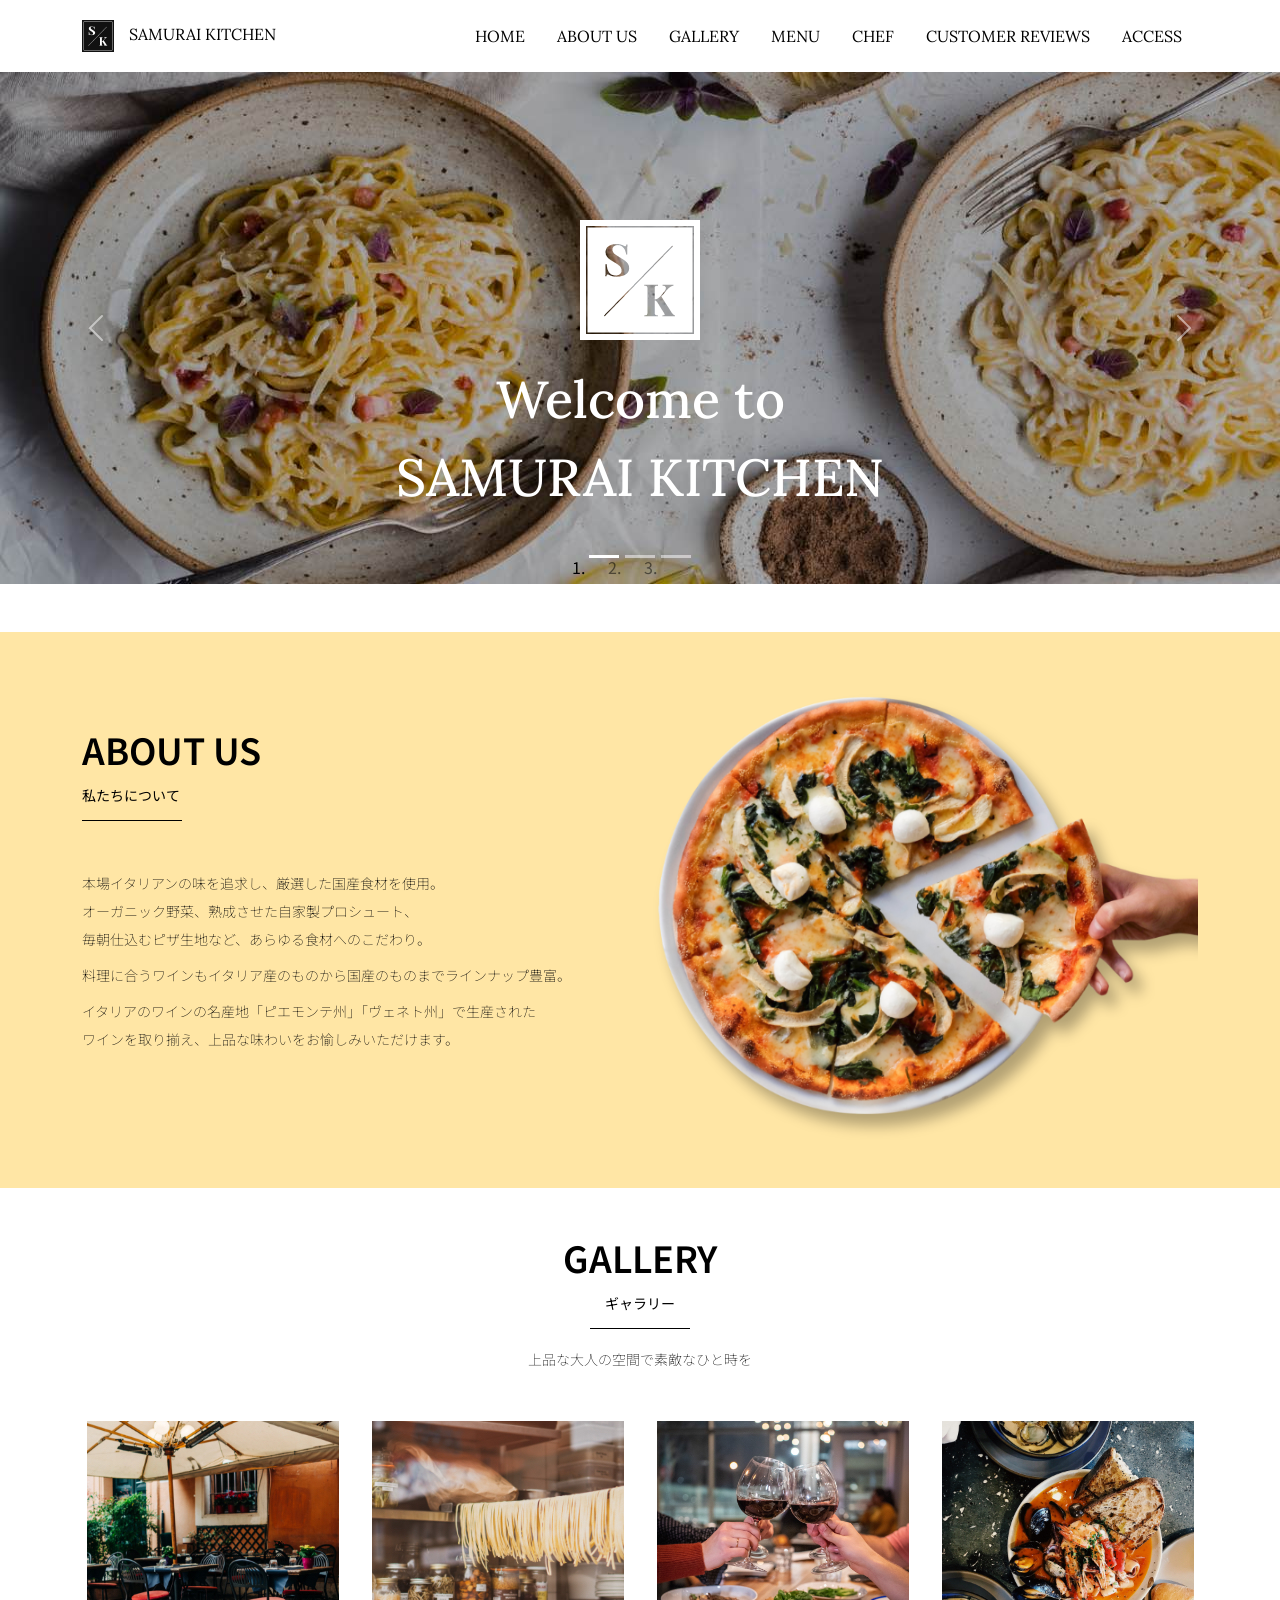
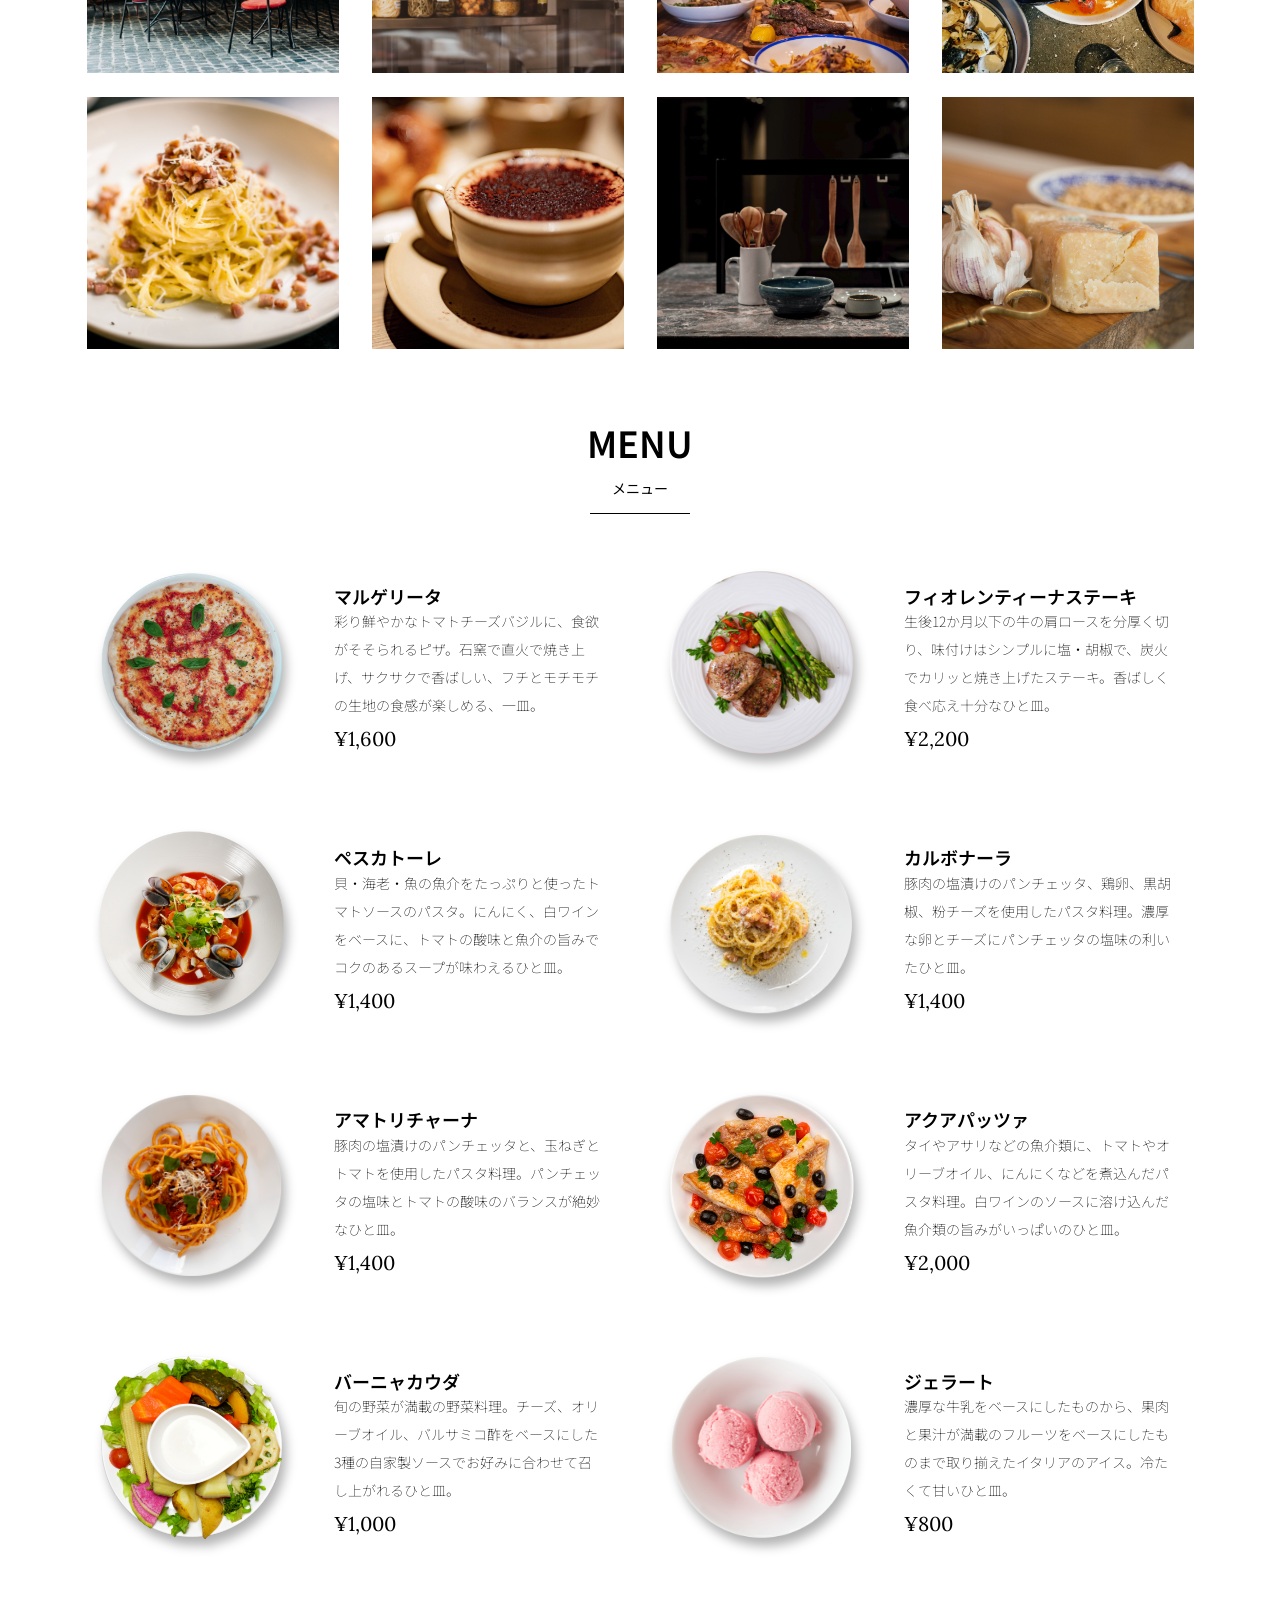
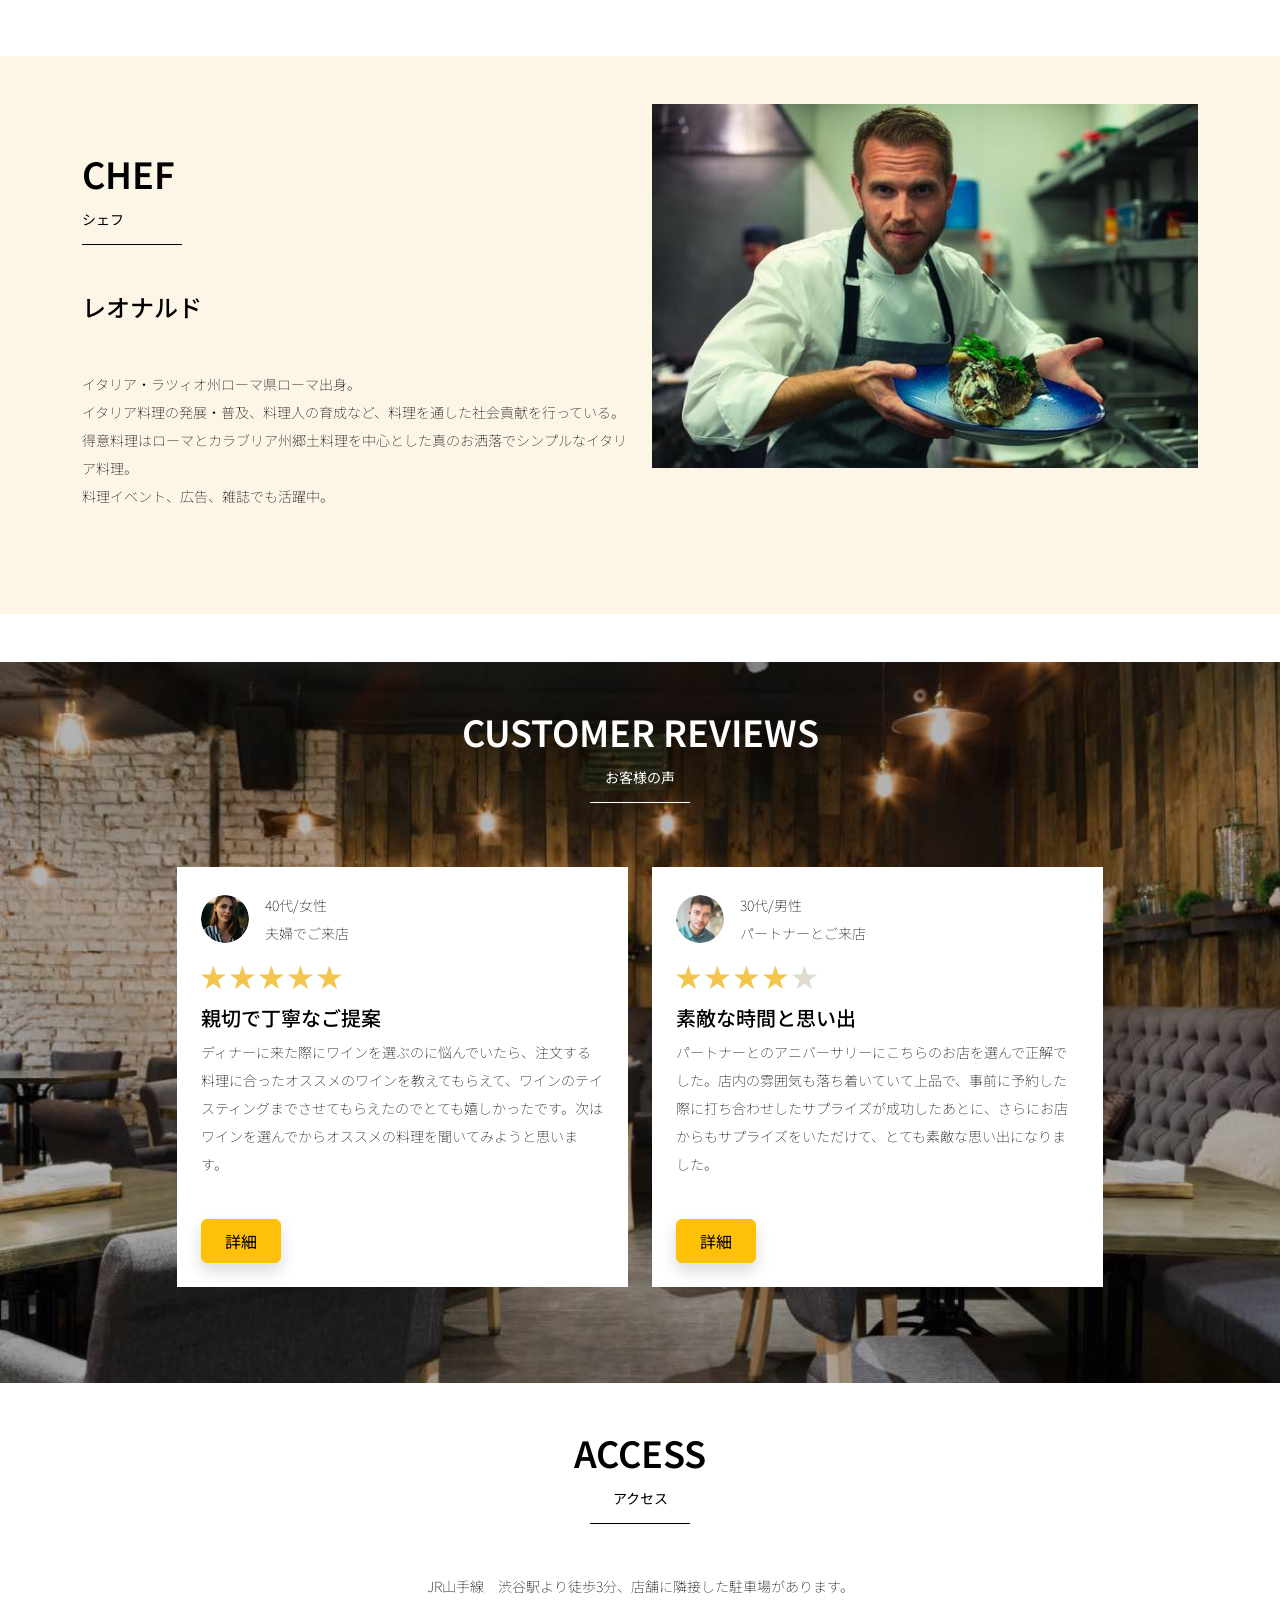
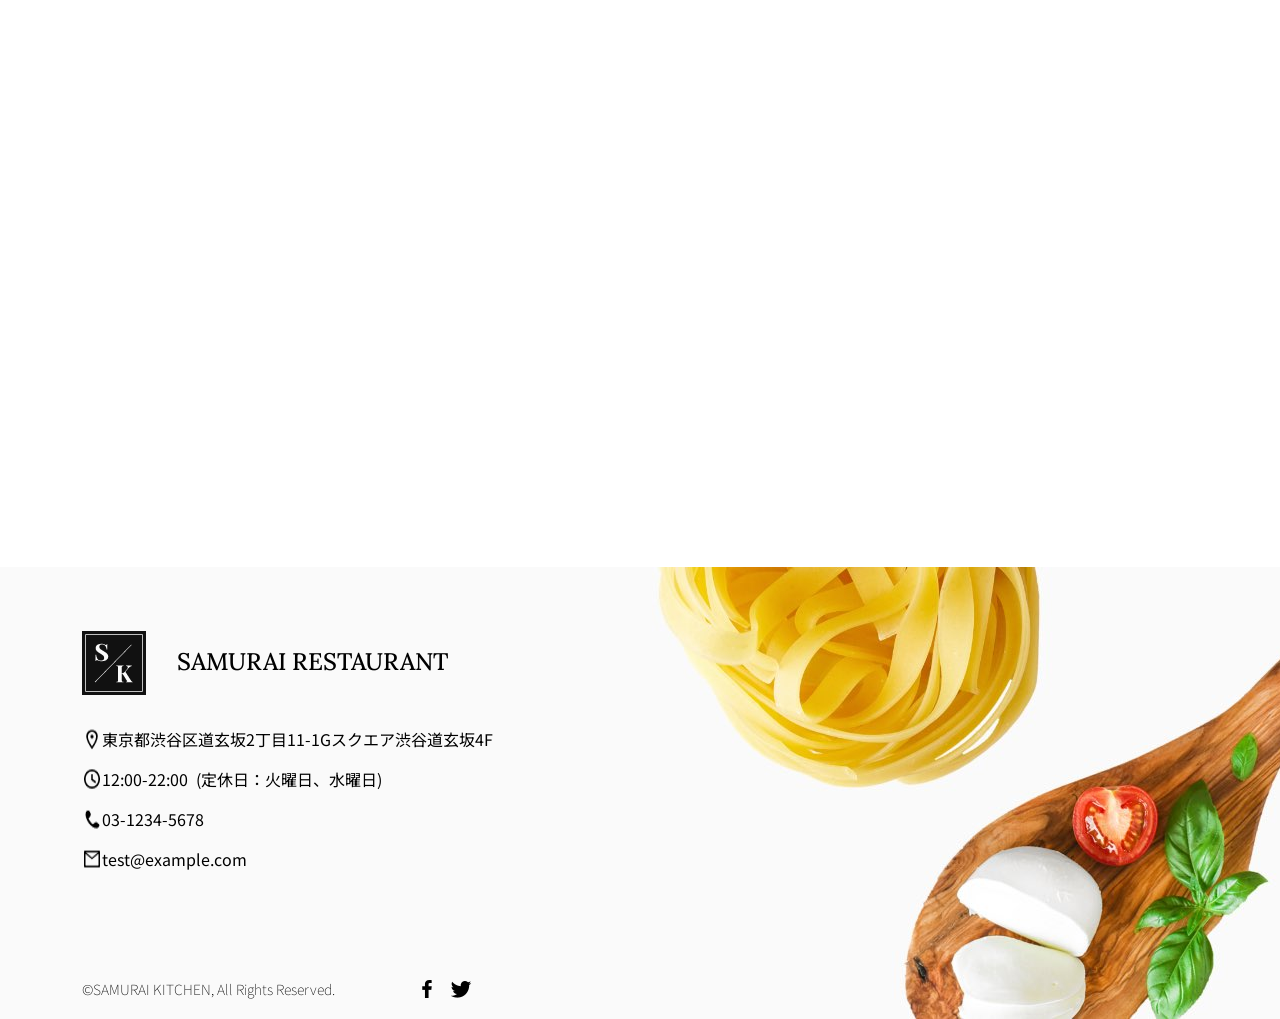
==== kadai_015/index.html @ d31322e7 "Add files via upload" ====
<!doctype html>
<html lang="ja">

<head>
  <meta charset="utf-8">
  <!-- マルチデバイス対応 -->
  <meta name="viewport" content="width=device-width, initial-scale=1">
  <meta name="description" content="">
  <meta name="author" content="SAMURAI ENGINEER">
  <title>SAMURAI XD_HTML教材</title>

  <!-- 先にBootstrapのCSSを読み込む -->
  <!-- ************************************************ bootstrap.min.cssの読み込み -->
  <link href="https://cdn.jsdelivr.net/npm/bootstrap@5.0.0-beta1/dist/css/bootstrap.min.css" rel="stylesheet"
    integrity="sha384-giJF6kkoqNQ00vy+HMDP7azOuL0xtbfIcaT9wjKHr8RbDVddVHyTfAAsrekwKmP1" crossorigin="anonymous">
  <!-- ************************************************ bootstrap.bundle.min.jsの読み込み -->
  <script src="https://cdn.jsdelivr.net/npm/bootstrap@5.0.0-beta1/dist/js/bootstrap.bundle.min.js"
    integrity="sha384-ygbV9kiqUc6oa4msXn9868pTtWMgiQaeYH7/t7LECLbyPA2x65Kgf80OJFdroafW" crossorigin="anonymous" defer>
  </script>

  <!-- ************************************************ Google Font読み込み -->
  <link rel="preconnect" href="https://fonts.gstatic.com">
  <link href="https://fonts.googleapis.com/css2?family=Lora&display=swap" rel="stylesheet">
  <link href="https://fonts.googleapis.com/css2?family=Noto+Sans+JP:wght@300&display=swap" rel="stylesheet">
  <!-- ************************************************ Font Awesome -->
  <link rel="stylesheet" href="https://use.fontawesome.com/releases/v5.1.0/css/all.css"
    integrity="sha384-lKuwvrZot6UHsBSfcMvOkWwlCMgc0TaWr+30HWe3a4ltaBwTZhyTEggF5tJv8tbt" crossorigin="anonymous">
  <!-- ************************************************今回作成する styles.cssの読み込み -->

  <!-- Bootstrapの読み込みのlinkタグよりも後ろに、style.cssを読み込むlinkタグを記述する -->
  <link href="stylesheet/style.css" rel="stylesheet">
  <!-- ************************************************  -->
</head>

<body>
  <main>
    <!-- ************************************************ ナビゲーションバー開始 -->
    <!-- navbarでナビゲーションバー作成。navbar-expand-lgで画面幅が広いときハンバーガーボタンを非表示。 -->
    <nav class="navbar navbar-expand-lg">
      <!-- navbarのコンテナ -->
      <div class="container">
        <!-- navbar-brandはロゴ部分。独自クラスのmy_navbar_brandで細かな調整。 -->
        <a class="navbar-brand my_navbar_brand">
          <!-- ロゴのアイコンを配置。navbar_brand_logoは独自クラス。 -->
          <img class="img-fluid navbar_brand_logo" src="img/site_logo.png" alt="サイトアイコン"><span>SAMURAI KITCHEN</span>
        </a>
        <!-- navbar-togglerはハンバーガーボタンを表示・非表示にするクラス。 -->
        <div class="navbar-toggler hamburger_menu" data-bs-toggle="collapse" data-bs-target="#navbarNav"
          　aria-controls="navbarNav" aria-expanded="false" aria-label="Toggle navigation">
          <input type="checkbox" id="hamburger_btn_check">
          <label for="hamburger_btn_check" class="hamburger_btn">
            <img class="btn_open" src="img/button_open.png" alt="ナビゲーションバーのボタン">
            <img class="btn_close" src="img/button_close.png" alt="ナビゲーションバーのボタン">
          </label>
        </div>
        <div class="collapse navbar-collapse justify-content-end" id="navbarNav">
          <ul class="navbar-nav">
            <li class="nav-item px-2">
              <a class="nav-link my_nav_link my-2" aria-current="page" href="#">HOME</a>
            </li>

            <li class="nav-item px-2">
              <a class="nav-link my_nav_link my-2" href="#about">ABOUT US</a>
            </li>

            <li class="nav-item px-2">
              <a class="nav-link my_nav_link my-2" href="#gallery">GALLERY</a>
            </li>

            <li class="nav-item px-2">
              <a class="nav-link my_nav_link my-2" href="#menu">MENU</a>
            </li>

            <li class="nav-item px-2">
              <a class="nav-link my_nav_link my-2" href="#chef">CHEF</a>
            </li>

            <li class="nav-item px-2">
              <a class="nav-link my_nav_link my-2" href="#review">CUSTOMER REVIEWS</a>
            </li>

            <li class="nav-item px-2">
              <a class="nav-link my_nav_link my-2" href="#access">ACCESS</a>
            </li>
              
          </ul>
        </div>
      </div>
    </nav>
    <!-- ************************************************ ナビゲーションバー終了 -->

    <!-- ************************************************ カルーセル開始 -->

    <!-- カルーセル部分 -->
    <!-- idのmyCarouselはインジケーター部分のdata-bs-targetと紐付く必要がある。mb-5で下方向に余白追加。 -->
    <div id="myCarousel" class="carousel slide mb-5" data-bs-ride="carousel">

      <!-- インジケーター部分 -->
      <ol class="carousel-indicators">
        <!-- この箇所と前述のidは紐付いている。data-bs-slide-toの番号がカルーセルの順番。 -->
        <li data-bs-target="#myCarousel" data-bs-slide-to="0" class="active"></li>
        <li data-bs-target="#myCarousel" data-bs-slide-to="1"></li>
        <li data-bs-target="#myCarousel" data-bs-slide-to="2"></li>
      </ol>

      <!-- carousel-inner：カルーセルのキャプションと背景画像の部分。現在は1枚目だけ表示。 -->
      <!-- カルーセル1枚目 -->
      <div class="carousel-inner">
        <div class="carousel-item active">
          <img src="img/slider-1.jpg" alt="SAMURAI KITCHEN-1">
          <div class="carousel-caption">
            <!-- 独自クラスで位置とフォントを変更 -->
            <h1 class="my_carousel_caption">
              Welcome to<br>
              SAMURAI KITCHEN
            </h1>
          </div>
        </div>

        <!-- カルーセル2枚目 -->
        <div class="carousel-item">
          <img src="img/slider-2.jpg" alt="サンプル画像">
          <div class="carousel-caption">
            <h1 class="my_carousel_caption">
                The fabulous combination of&nbsp;wine&nbsp;and&nbsp;food
            </h1>
          </div>
        </div>
        <!-- カルーセル３枚目 -->
        <div class="carousel-item">
          <img src="img/slider-3.jpg" alt="サンプル画像">
          <div class="carousel-caption">
            <h1 class="my_carousel_caption">Get the Italian taste<br>
              at the SAMURAI&nbsp;KITCHEN
            </h1>
          </div>
        </div>
      </div>

      <!-- コントロールボタン 左側 -->
      <a class="carousel-control-prev" href="#myCarousel" role="button" data-bs-slide="prev">
        <span class="carousel-control-prev-icon" aria-hidden="true"></span>
        <span class="visually-hidden">Previous</span>
      </a>

      <!-- コントロールボタン 右側 -->
      <a class="carousel-control-next" href="#myCarousel" role="button" data-bs-slide="next">
        <span class="carousel-control-next-icon" aria-hidden="true"></span>
        <span class="visually-hidden">Next</span>
      </a>
    </div>

    <!-- ************************************************ カルーセル終了 -->

    <!-- ************************************************ アバウトセクション開始 -->
    <section class="about_us_bg" id="about">
      <!--コンテンツの中央揃え。上下方向にパディング（サイズ5）。下方向にマージン（サイズ5）。 -->
      <div class="container py-5 mb-5">

        <!-- rowクラス（行） -->
        <div class="row">

          <!-- 左側カラム（6/12分割） -->
          <div class="col-lg-6 text-left">

            <!-- 上下方向にパディング（サイズ5） -->
            <div class="py-5">

              <!-- 下方向にマージン（サイズ5） -->
              <h2 class="section_title about mb-5">
                ABOUT US
              </h2>
              <!-- 下方向にマージン（サイズ2） -->
              <p class="mb-2">
                本場イタリアンの味を追求し、厳選した国産食材を使用。<br>
                オーガニック野菜、熟成させた自家製プロシュート、<br>
                毎朝仕込むピザ生地など、あらゆる食材へのこだわり。<br>
              </p>

              <!-- 下方向にマージン（サイズ2） -->
              <p class="mb-2">
                料理に合うワインもイタリア産のものから国産のものまでラインナップ豊富。<br>
              </p>

              <!-- 下方向にマージン（サイズ2） -->
              <p class="mb-2">
                イタリアのワインの名産地「ピエモンテ州」「ヴェネト州」で生産された<br>
                ワインを取り揃え、上品な味わいをお愉しみいただけます。<br>
              </p>
            </div>
          </div>

          <!-- 右側カラム（6/12分割） -->
          <div class="col-lg-6">

            <!-- 画像を配置 -->
            <img src="img/img-about-us.png" class="img-fluid" alt="pizza">
          </div>
        </div>
      </div>
    </section>
    <!-- ************************************************ アバウトセクション終了 -->

    <!-- ************************************************ ギャラリーセクション開始 -->
    <section id="gallery">
      <div class="container mb-5">
       <h2 class="mb-3 section_title gallery text-center">GALLERY</h2>
       <p class="text-center mb-5">
         上品な大人の空間で素敵なひと時を
       </p>

       <div class="row">
         <div class="col-6 col-lg-3 mb-4 d-flex justify-content-center">
           <img class="img-fluid" src="img/gallery-1.jpg" alt="サンプル画像">
         </div>

         <div class="col-6 col-lg-3 mb-4 d-flex justify-content-center">
           <img class="img-fluid" src="img/gallery-2.jpg" alt="サンプル画像">
         </div>

         <div class="col-6 col-lg-3 mb-4 d-flex justify-content-center">
           <img class="img-fluid" src="img/gallery-3.jpg" alt="サンプル画像">
         </div>

         <div class="col-6 col-lg-3 mb-4 d-flex justify-content-center">
           <img class="img-fluid" src="img/gallery-4.jpg" alt="サンプル画像">
         </div>

         <div class="col-6 col-lg-3 mb-4 d-flex justify-content-center">
           <img class="img-fluid" src="img/gallery-5.jpg" alt="サンプル画像">
         </div>

         <div class="col-6 col-lg-3 mb-4 d-flex justify-content-center">
           <img class="img-fluid" src="img/gallery-6.jpg" alt="サンプル画像">
         </div>

         <div class="col-6 col-lg-3 mb-4 d-flex justify-content-center">
           <img class="img-fluid" src="img/gallery-7.jpg" alt="サンプル画像">
         </div>

         <div class="col-6 col-lg-3 mb-4 d-flex justify-content-center">
           <img class="img-fluid" src="img/gallery-8.jpg" alt="サンプル画像">
         </div>

       </div>
     </div>
    </section>
    <!-- ************************************************ ギャラリーセクション終了 -->

    <!-- ************************************************ メニューセクション -->
    <section id="menu">
      <!-- タイトル文字部分のコンテナ -->
      <div class="container">
        <div class="row">
          <div class="col-lg-12">

            <!-- タイトル文字 -->
            <!-- タイトル中央揃え、マージンを下方向へ5　-->
            <h2 class="section_title menu text-center mb-5">MENU</h2>
          </div>
        </div>
      </div>

      <!-- メニュー部分のコンテナ -->
      <div class="container mb-5">
        <div class="row">

          <!-- 左側メニュー -->
          <div class="col-12 col-lg-6">

            <!-- さらに子要素を5:7で分割 -->
            <div class="row g-0 mb-4">
              <div class="col-12 col-lg-5 text-center">

                <!-- 左側メニュー画像部分 -->
                <img src="img/margherita.png" class="img-fluid" alt="マルゲリータ">
              </div>

              <!-- 右側テキスト部分 -->
              <div class="col-12 col-lg-7 p-4">
                <h4 class="mb-0 menu_title">マルゲリータ</h4>
                <p class="my-auto">彩り鮮やかなトマトチーズバジルに、食欲がそそられるピザ。石窯で直火で焼き上げ、サクサクで香ばしい、フチとモチモチの生地の食感が楽しめる、一皿。</p>
                <p class="menu_price">¥1,600</p>
              </div>
            </div>
          </div>

          <!-- 右側部分メニュー。上記と同じ内容なのでコメント省略 -->
          <div class="col-12 col-lg-6">
            <div class="row g-0 mb-4">
              <div class="col-12 col-lg-5 text-center">
                <img src="img/steak.png" class="img-fluid" alt="フィオレンティーナステーキ">
              </div>
              <div class="col-12 col-lg-7 p-4">
                <h4 class="mb-0 menu_title">フィオレンティーナステーキ</h4>
                <p class="my-auto">生後12か月以下の牛の肩ロースを分厚く切り、味付けはシンプルに塩・胡椒で、炭火でカリッと焼き上げたステーキ。香ばしく食べ応え十分なひと皿。</p>
                <p class="menu_price">¥2,200</p>
              </div>
            </div>
          </div>
          <!-- 以降、メニューの数だけ同じコード繰り返し記載 -->
          <!-- 左側メニュー -->
          <div class="col-12 col-lg-6">

            <!-- さらに子要素を5:7で分割 -->
            <div class="row g-0 mb-4">
              <div class="col-12 col-lg-5 text-center">

                <!-- 左側メニュー画像部分 -->
                <img src="img/pescatore.png" class="img-fluid" alt="ペスカトーレ">
              </div>

              <!-- 右側テキスト部分 -->
              <div class="col-12 col-lg-7 p-4">
                <h4 class="mb-0 menu_title">ペスカトーレ</h4>
                <p class="my-auto">貝・海老・魚の魚介をたっぷりと使ったトマトソースのパスタ。にんにく、白ワインをベースに、トマトの酸味と魚介の旨みでコクのあるスープが味わえるひと皿。</p>
                <p class="menu_price">¥1,400</p>
              </div>
            </div>
          </div>

          <!-- 右側部分メニュー。上記と同じ内容なのでコメント省略 -->
          <div class="col-12 col-lg-6">
            <div class="row g-0 mb-4">
              <div class="col-12 col-lg-5 text-center">
                <img src="img/carbonara.png" class="img-fluid" alt="カルボナーラ">
              </div>
              <div class="col-12 col-lg-7 p-4">
                <h4 class="mb-0 menu_title">カルボナーラ</h4>
                <p class="my-auto">豚肉の塩漬けのパンチェッタ、鶏卵、黒胡椒、粉チーズを使用したパスタ料理。濃厚な卵とチーズにパンチェッタの塩味の利いたひと皿。</p>
                <p class="menu_price">¥1,400</p>
              </div>
            </div>
          </div>
          <!-- 左側メニュー -->
          <div class="col-12 col-lg-6">

            <!-- さらに子要素を5:7で分割 -->
            <div class="row g-0 mb-4">
              <div class="col-12 col-lg-5 text-center">

                <!-- 左側メニュー画像部分 -->
                <img src="img/amatriciana.png" class="img-fluid" alt="アマトリチャーナ">
              </div>

              <!-- 右側テキスト部分 -->
              <div class="col-12 col-lg-7 p-4">
                <h4 class="mb-0 menu_title">アマトリチャーナ</h4>
                <p class="my-auto">豚肉の塩漬けのパンチェッタと、玉ねぎとトマトを使用したパスタ料理。パンチェッタの塩味とトマトの酸味のバランスが絶妙なひと皿。</p>
                <p class="menu_price">¥1,400</p>
              </div>
            </div>
          </div>

          <!-- 右側部分メニュー。上記と同じ内容なのでコメント省略 -->
          <div class="col-12 col-lg-6">
            <div class="row g-0 mb-4">
              <div class="col-12 col-lg-5 text-center">
                <img src="img/acqua-pazza.png" class="img-fluid" alt="アクアパッツァ">
              </div>
              <div class="col-12 col-lg-7 p-4">
                <h4 class="mb-0 menu_title">アクアパッツァ</h4>
                <p class="my-auto">タイやアサリなどの魚介類に、トマトやオリーブオイル、にんにくなどを煮込んだパスタ料理。白ワインのソースに溶け込んだ魚介類の旨みがいっぱいのひと皿。</p>
                <p class="menu_price">¥2,000</p>
              </div>
            </div>
          </div>
          <!-- 左側メニュー -->
          <div class="col-12 col-lg-6">

            <!-- さらに子要素を5:7で分割 -->
            <div class="row g-0 mb-4">
              <div class="col-12 col-lg-5 text-center">

                <!-- 左側メニュー画像部分 -->
                <img src="img/bagna-cauda.png" class="img-fluid" alt="バーニャカウダ">
              </div>

              <!-- 右側テキスト部分 -->
              <div class="col-12 col-lg-7 p-4">
                <h4 class="mb-0 menu_title">バーニャカウダ</h4>
                <p class="my-auto">旬の野菜が満載の野菜料理。チーズ、オリーブオイル、バルサミコ酢をベースにした3種の自家製ソースでお好みに合わせて召し上がれるひと皿。	</p>
                <p class="menu_price">¥1,000</p>
              </div>
            </div>
          </div>

          <!-- 右側部分メニュー。上記と同じ内容なのでコメント省略 -->
          <div class="col-12 col-lg-6">
            <div class="row g-0 mb-4">
              <div class="col-12 col-lg-5 text-center">
                <img src="img/gelato.png" class="img-fluid" alt="ジェラート">
              </div>
              <div class="col-12 col-lg-7 p-4">
                <h4 class="mb-0 menu_title">ジェラート</h4>
                <p class="my-auto">濃厚な牛乳をベースにしたものから、果肉と果汁が満載のフルーツをベースにしたものまで取り揃えたイタリアのアイス。冷たくて甘いひと皿。</p>
                <p class="menu_price">¥800</p>
              </div>
            </div>
          </div>
          <!-- 以下の閉じタグ3つは必要 -->
        </div>
      </div>
    </section>
    <!-- ************************************************ メニューセクション終了 -->

    <!-- ************************************************ シェフセクション開始 -->
    <section class="chef_us_bg" id="chef">
      <!--コンテンツの中央揃え。上下方向にパディング（サイズ5）。下方向にマージン（サイズ5）。 -->
      <div class="container py-5 mb-5">

        <!-- rowクラス（行） -->
        <div class="row">

          <!-- 左側カラム（6/12分割） -->
          <div class="col-lg-6 text-left">

            <!-- 上下方向にパディング（サイズ5） -->
            <div class="py-5">

              <!-- 下方向にマージン（サイズ5） -->
              <h2 class="section_title chef mb-5">
                CHEF
              </h2>
              <!-- 下方向にマージン（サイズ5） -->
              <h4 class="mb-5">
                レオナルド
              </h4>
              <!-- 下方向にマージン（サイズ2） -->
              <p class="mb-2">
                イタリア・ラツィオ州ローマ県ローマ出身。 <br>
                イタリア料理の発展・普及、料理人の育成など、料理を通した社会貢献を行っている。 <br>
                得意料理はローマとカラブリア州郷土料理を中心とした真のお洒落でシンプルなイタリア料理。<br>
                料理イベント、広告、雑誌でも活躍中。
              </p>
            </div>
          </div>

          <!-- 右側カラム（6/12分割） -->
          <div class="col-lg-6">

            <!-- 画像を配置 -->
            <img src="img/chef.jpg" class="img-fluid" alt="chef">
          </div>
        </div>
      </div>
    </section>
    <!-- ************************************************ シェフセクション終了 -->

    <!-- ************************************************ レビューセクション開始 -->
    <section id="review">
      <!-- review_wrapper で背景画像を設定します -->
      <div class="review_wrapper">

        <!-- container部分 -->
        <div class="container py-5 mb-5">

          <!-- 中央揃えでタイトルを表示 -->
          <div class="text-center mb-5">
            <h2 class="section_title review text-center text-white">CUSTOMER REVIEWS</h2>
          </div>

          <!-- row部分：左右のカラムを中央揃え -->
          <div class="row pb-5 justify-content-center">

            <!-- 左側カラム -->
            <div class="col-12 col-lg-5 mt-3">

              <!-- 背景を白色に設定 -->
              <div class="bg-white h_420">

                <!-- 内側にパディング4 -->
                <div class="p-4">

                  <!-- 顔写真と年齢などのテキストはd-flexで横並びにする　中央揃え -->
                  <div class="d-flex align-items-center">
                    <!-- お客様の画像を配置 -->
                    <img src="img/customer-woman.png" class="reviewer_img" alt="サンプル画像">
                    <div>
                      <!-- お客様情報のテキスト -->
                      <p class="my-0">40代/女性</p>
                      <p class="my-0">夫婦でご来店</p>
                    </div>
                  </div>

                  <div class="my-3">
                    <!-- 星の画像を表示 -->
                    <!-- star_img クラスで画像サイズを変更 -->
                    <img src="img/star-point.png" class="star_img" alt="star">
                    <img src="img/star-point.png" class="star_img" alt="star">
                    <img src="img/star-point.png" class="star_img" alt="star">
                    <img src="img/star-point.png" class="star_img" alt="star">
                    <img src="img/star-point.png" class="star_img" alt="star">
                  </div>

                  <!-- レビュータイトル -->
                  <h5>親切で丁寧なご提案</h5>
                  <!-- レビュー内容 -->
                  <p>
                    ディナーに来た際にワインを選ぶのに悩んでいたら、注文する料理に合ったオススメのワインを教えてもらえて、ワインのテイスティングまでさせてもらえたのでとても嬉しかったです。次はワインを選んでからオススメの料理を聞いてみようと思います。
                  </p>

                  <!-- 黄色のボタンを配置 -->
                  <button type="button" class="btn btn-warning shadow fix_bottom">詳細</button>
                </div>
              </div>
            </div>

            <!-- 右側カラム：左側カラムと内容が同じなので説明は省略 -->
            <div class="col-12 col-lg-5 mt-3">
              <div class="bg-white h_420">
                <div class="p-4">
                  <div class="d-flex align-items-center">
                    <img src="img/customer-man.png" class="reviewer_img" alt="サンプル画像">
                    <div>
                      <p class="my-0">30代/男性</p>
                      <p class="my-0">パートナーとご来店</p>
                    </div>
                  </div>
                  <div class="my-3">
                    <img src="img/star-point.png" class="star_img" alt="star">
                    <img src="img/star-point.png" class="star_img" alt="star">
                    <img src="img/star-point.png" class="star_img" alt="star">
                    <img src="img/star-point.png" class="star_img" alt="star">
                    <img src="img/star-no-point.png" class="star_img" alt="no-star">
                  </div>
                  <h5>素敵な時間と思い出</h5>
                  <p>
                    パートナーとのアニバーサリーにこちらのお店を選んで正解でした。店内の雰囲気も落ち着いていて上品で、事前に予約した際に打ち合わせしたサプライズが成功したあとに、さらにお店からもサプライズをいただけて、とても素敵な思い出になりました。
                  </p>
                  <button type="button" class="btn btn-warning shadow fix_bottom">詳細</button>
                </div>
              </div>
            </div>
          </div>
        </div>
      </div>
    </section>
    <!-- ************************************************ レビューセクション終了 -->

    <!-- ************************************************ アクセスセクション開始 -->
    <section id="access">
      <div class="container">

        <div class="row">
          <div class="col-lg-12 text-center mb-5">
            <h2 class="section_title text-center access mb-5">ACCESS</h2>
            <p>JR山手線　渋谷駅より徒歩3分、店舗に隣接した駐車場があります。</p>
          </div>
        </div>
      </div>

      <div class="container mb-5 px-2">
        <!-- この部分にマップを配置 -->
        <iframe
          src="https://www.google.com/maps/embed?pb=!1m18!1m12!1m3!1d12967.114087343349!2d139.687349334065!3d35.657827993593834!2m3!1f0!2f0!3f0!3m2!1i1024!2i768!4f1.1!3m3!1m2!1s0x6018f5209bb80c49%3A0x7abbc1a9d7d575eb!2z5qCq5byP5Lya56S-5L6N!5e0!3m2!1sja!2sjp!4v1623882550231!5m2!1sja!2sjp"
          class="w-100" style="height: 50vh;" loading="lazy"></iframe>
      </div>
    </section>
    <!-- ************************************************ アクセスセクション終了 -->


    <!-- ************************************************ フッター開始 -->
    <footer id="footer">
      <div class="container">
        <div class="row">

          <!-- 2カラムに分けたレイアウトの左側カラム -->
          <div class="col-12 col-lg-6 position-relative">

            <!-- 左側カラムのレイアウトをさらに分けるためにrowを使用 -->
            <div class="row pt-5">

              <!-- 画面をさらに2:10に分割 -->
              <!-- ここは2:10の2の部分 -->
              <div class="col-lg-2 text-center my-3">

                <!-- サイトロゴ -->
                <img class="img-fluid footer_brand_logo" src="img/site_logo.png" alt="サンプル画像">
              </div>

              <!-- ここは2:10の10の部分 -->
              <div class="col-lg-10 align-self-center my-3">
                <!-- タイトル文字 -->
                <h2 class="m-0 footer_text">SAMURAI RESTAURANT</h2>
              </div>
            </div>

            <!-- 営業時間などのテキストを追加 -->
            <div class="restaurant_info py-3">
              <div class="d-flex mb-3">
                <img src="img/icon-Marker.png" alt="marker">
                <p class="p-0 m-0">東京都渋谷区道玄坂2丁目11-1Gスクエア渋谷道玄坂4F</p>
              </div>
              <div class="d-flex mb-3">
                <img src="img/icon-Clock.png" alt="clock">
                <p class="p-0 m-0">12:00-22:00&nbsp;&nbsp;(定休日：火曜日、水曜日)</p>
              </div>
              <div class="d-flex mb-3">
                <img src="img/icon-Phone.png" alt="phone">
                <p class="p-0 m-0">03-1234-5678</p>
              </div>
              <div class="d-flex mb-3">
                <img src="img/icon-Mail.png" alt="mail">
                <p class="p-0 m-0">test@example.com</p>
              </div>
            </div>

            <!-- コピーライトを追加 -->
            <div class="copy_right align-items-center">
              <p>
                ©SAMURAI KITCHEN, All Rights Reserved.
              </p>

              <!-- SNSアイコンを表示 -->
              <img src="img/icon-facebook.png" class="sns_img" alt="facebook">
              <img src="img/icon-twitter.png" class="sns_img" alt="twitter">
            </div>
          </div>

          <!-- 2カラムに分けたレイアウトの右側カラム -->
          <div class="col-12 col-lg-6 d-none d-lg-block">
            <!-- 背景画像を表示 -->
            <img src="img/background-footer.jpg" alt="背景画像">
          </div>
        </div>
      </div>
    </footer>
    <!-- ************************************************ フッター終了 -->
  </main>
</body>

</html>
---- kadai_015/stylesheet/style.css ----
/* ----------------------------------------------- 共通 */
html,
body {
  overflow-x: hidden;
}

body {
  color: #000000;
  font-family: 'Noto Sans JP', sans-serif;
  padding-bottom: 0;

}

p {
  line-height: 2.0em;
  font-weight: 100;
  font-style: normal;
  font-size: 14px;

}

.section_title {
  /* フォントサイズ36px */
  font-size: 36px;

  /* フォントの太さ600 標準は400です */
  font-weight: 600;
}

/* section_titleに擬似要素を追加 */
.section_title::after {

  /* 疑似要素はデフォルトでインライン要素のためブロック要素に変更 */
  display: block;

  /* サブタイトル文字の大きさや余白を設定 */
  font-size: 14px;
  font-weight: 400;
  padding: 16px 0 16px;

  /* 下線の幅を100pに設定 */
  width: 100px;

  /* 下線を直線・1px・黒色に設定 */
  border-bottom: solid 1px #000000;
}

/* ----------------------------------------------- ナビゲーションバー */
.navbar_brand_logo {

  /* サイズを32pxの正方形へ変更 */
  width: 32px;
  height: 32px;

  /* imgはインライン要素なのでインラインブロックに設定 */
  display: inline-block;

  /* "SAMURAI KITCHEN" 文字との空白を15pxに設定 */
  margin-right: 15px;

}

/* カンマで区切ると複数のクラスに適用可能 */
.my_navbar_brand,
.my_nav_link {

  /* フォントサイズを16pxに設定 */
  font-size: 16px;

  /* フォントをserif体に設定 */
  font-family: 'Lora', serif;

  /* フォント色を黒色に設定 */
  color: #000000 !important;

}

/* Bootstrapのボタンに初期設定されている周囲のborder（枠線）を消す */
.navbar-toggler {
  padding: 0 !important;
  border: none;
}

/* ハンバーガーボタンがチェック状態である（押されている）とき、閉じるボタン（×）を表示する */
#hamburger_btn_check:checked~.hamburger_btn .btn_close {
  display: block;
}

/* ハンバーガーボタンがチェック状態である（押されている）とき、ハンバーガーボタンを表示しない */
#hamburger_btn_check:checked~.hamburger_btn .btn_open {
  display: none;
}

/* 最初に表示した時は、閉じるボタン（×）は表示しない */
.btn_close {
  display: none;
}

/* ハンバーガーボタンが押されているかを判断するためのチェックボックスは隠す */
#hamburger_btn_check {
  display: none;
}


/* ----------------------------------------------- カールセル */
.my_carousel_caption {
  
  /* フォントサイズ52px */
  font-size: 52px;

  /* 上下に余白追加 */
  padding-top: 1.25rem;
  padding-bottom: 1.25rem;

  /* フォント色は白色 */
  color: #fff;

  /* テキスト中央揃え */
  text-align: center;
  font-family: 'Lora', serif;
  line-height: 1.5em;
}

/* 疑似要素でアイコンを配置。前に配置しています */
.my_carousel_caption::before {
  content: url(../img/logoSymbol_White.png);
  display: block;
}

/* スマートフォン画面幅（画面幅が最大375pxまで）の場合、以下のスタイルを適用。 */
@media screen and (max-width:375px) {
  .my_carousel_caption {

    /* フォントサイズを27pxにする */
    font-size: 27px;
  }
}

/* carousel-itemの高さを32remに指定 */
.carousel-item {
  height: 32rem;
}

/*carousel-item直下の子要素imgタグに設定 */
.carousel-item>img {

  /* 絶対位置を指定 */
  position: absolute;
  top: 0;
  left: 0;
  min-width: 100%;

  /* 高さはcarousel-itemに揃える */
  height: 32rem;
}

/* ----------------------------------------------- アバウト */
/* aboutクラスのあとに"私たちについて"の文字を追加  */
.about::after {
  content: "私たちについて";
}

.about_us_bg {
  background-color: #FFE6A5;
}



/* ----------------------------------------------- ギャラリー */
.gallery::after {
  content: "ギャラリー";
  margin: 0 auto 0;
}




/* ----------------------------------------------- メニュー */
.menu::after {
  content: "メニュー";
  margin: 0 auto 0;
}

.menu_title {
  font-size: 18px;
  font-weight: 600;
  font-style: normal;
}

.menu_price {
  font-size: 20px;
  font-weight: 400;
  font-family: 'Lora', serif;
}

/* ----------------------------------------------- シェフ */
/* aboutクラスのあとに"私たちについて"の文字を追加  */
.chef::after {
  content: "シェフ";
}

.chef_us_bg {
  background-color: #fdf5e6;
}

/* ----------------------------------------------- レビュー */
/* 背景画像を設定 */
.review_wrapper {
  background-image: url(../img/background-reviews.jpg);
  background-repeat: no-repeat;
  background-size: cover;
}

/* サブタイトルを擬似要素で表示 */
.review::after {
  content: "お客様の声";
  margin: 0 auto 0;
  border-bottom: solid 1px #FFFFFF;
}

/* 白い背景色の高さを固定 */
.h_420 {
  height: 420px;
  position: relative;
}

/* レビューの画像を修正 */
.reviewer_img {
  /* サイズを48px  */
  width: 48px;
  height: 48px;

  /* 円形にします */
  border-radius: 50%;
  margin-right: 16px;
}

/* 星のアイコン画像です */
.star_img {
  /* サイズを25pxにします */
  width: 25px;
  height: 25px;
}

/* 詳細ボタンを下部に固定 */
.fix_bottom {
/* positionプロパティで絶対配置 */
  position: absolute;
/* ボタンのサイズ変更 */
  width: 80px;
  height: 44px;
/* 左から24px、下から24pxの位置に配置 */
  left: 24px;
  bottom: 24px;
}

/* ----------------------------------------------- アクセス */
.access::after {
  content: "アクセス";
  margin: 0 auto 0;
}


/* ----------------------------------------------- フッター */
/* 背景色を画像の背景と同じ色に設定 */
#footer {
  background-color: #FAFAFA;
}

/* position:　absoluteで下からの距離で固定 */
.copy_right {
  font-size: 14px;

  /* 先祖要素のdivタグの左下の角を基準に絶対配置します */
  position: absolute;

  /* 下から1rem 左から12px */
  bottom: 1rem;
  left: 12px;
  display: flex;
}

/* copy_rightのクラスを適用したdivタグの子要素のpタグに適用される */
.copy_right>p {
  margin-right: 5rem;
  margin-bottom: 0;
}

/* copy_rightのクラスを適用したdivタグの子要素で、sns_imgクラスを適用しているimgタグに適用される */
.copy_right>img.sns_img {

  /* SNSアイコンのサイズ24px */
  height: 24px;
  width: 24px;

  /* 右方向へ余白10px */
  margin-right: 10px;
  margin-top: 0;
}

/* restaurant_info直下の子要素pタグ全てに適用される */
.restaurant_info p {
  font-weight: 400;
  line-height: 1.5;
  font-size: 16px;
}

/* restaurant_info直下の子要素imgタグ全てに適用される */
.restaurant_info　img {
  width: 20px;
  height: 20px;
  margin-right: 10px;
  line-height: 1.5;
  margin-top: auto;
}

/* サイトアイコンを64pxに設定 */
.footer_brand_logo {
  width: 64px;
  height: 64px;
  display: inline-block;
  /* 右側余白15px */
  margin-right: 15px;
}

/* サイトタイトルのフォントをserif体（明朝体）に設定 */
.footer_text {
  font-size: 24px;
  font-family: 'Lora', serif;
}

/* スマートフォン画面幅（最大991pxまで）でスタイルを適用 */
@media screen and (max-width: 991px) {
  .footer_text,
  .copy_right {
    margin-top: 2rem;
    text-align: center;
    position: relative;
  }

  .copy_right>p,img {
    margin-right: 1rem;
    font-size: 14px;
    margin: 0;
    line-height: 35px;
  }
}
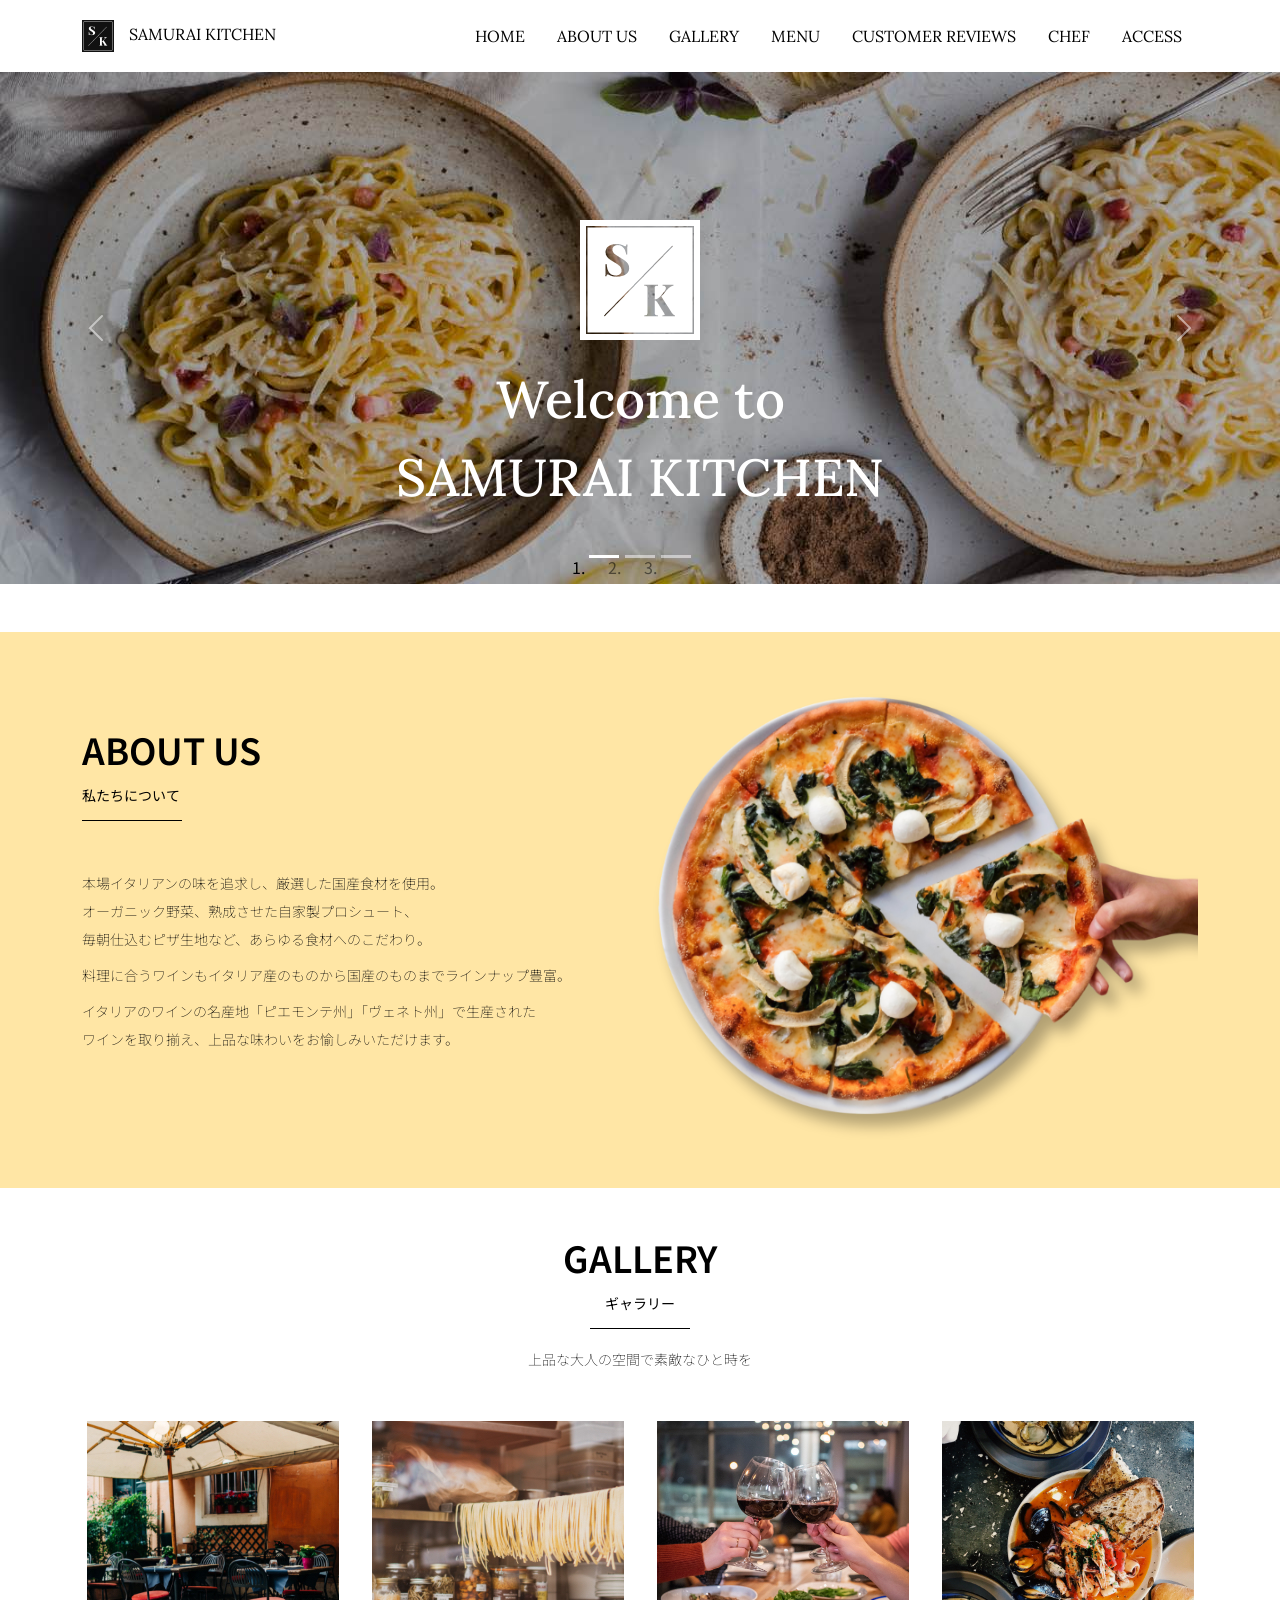
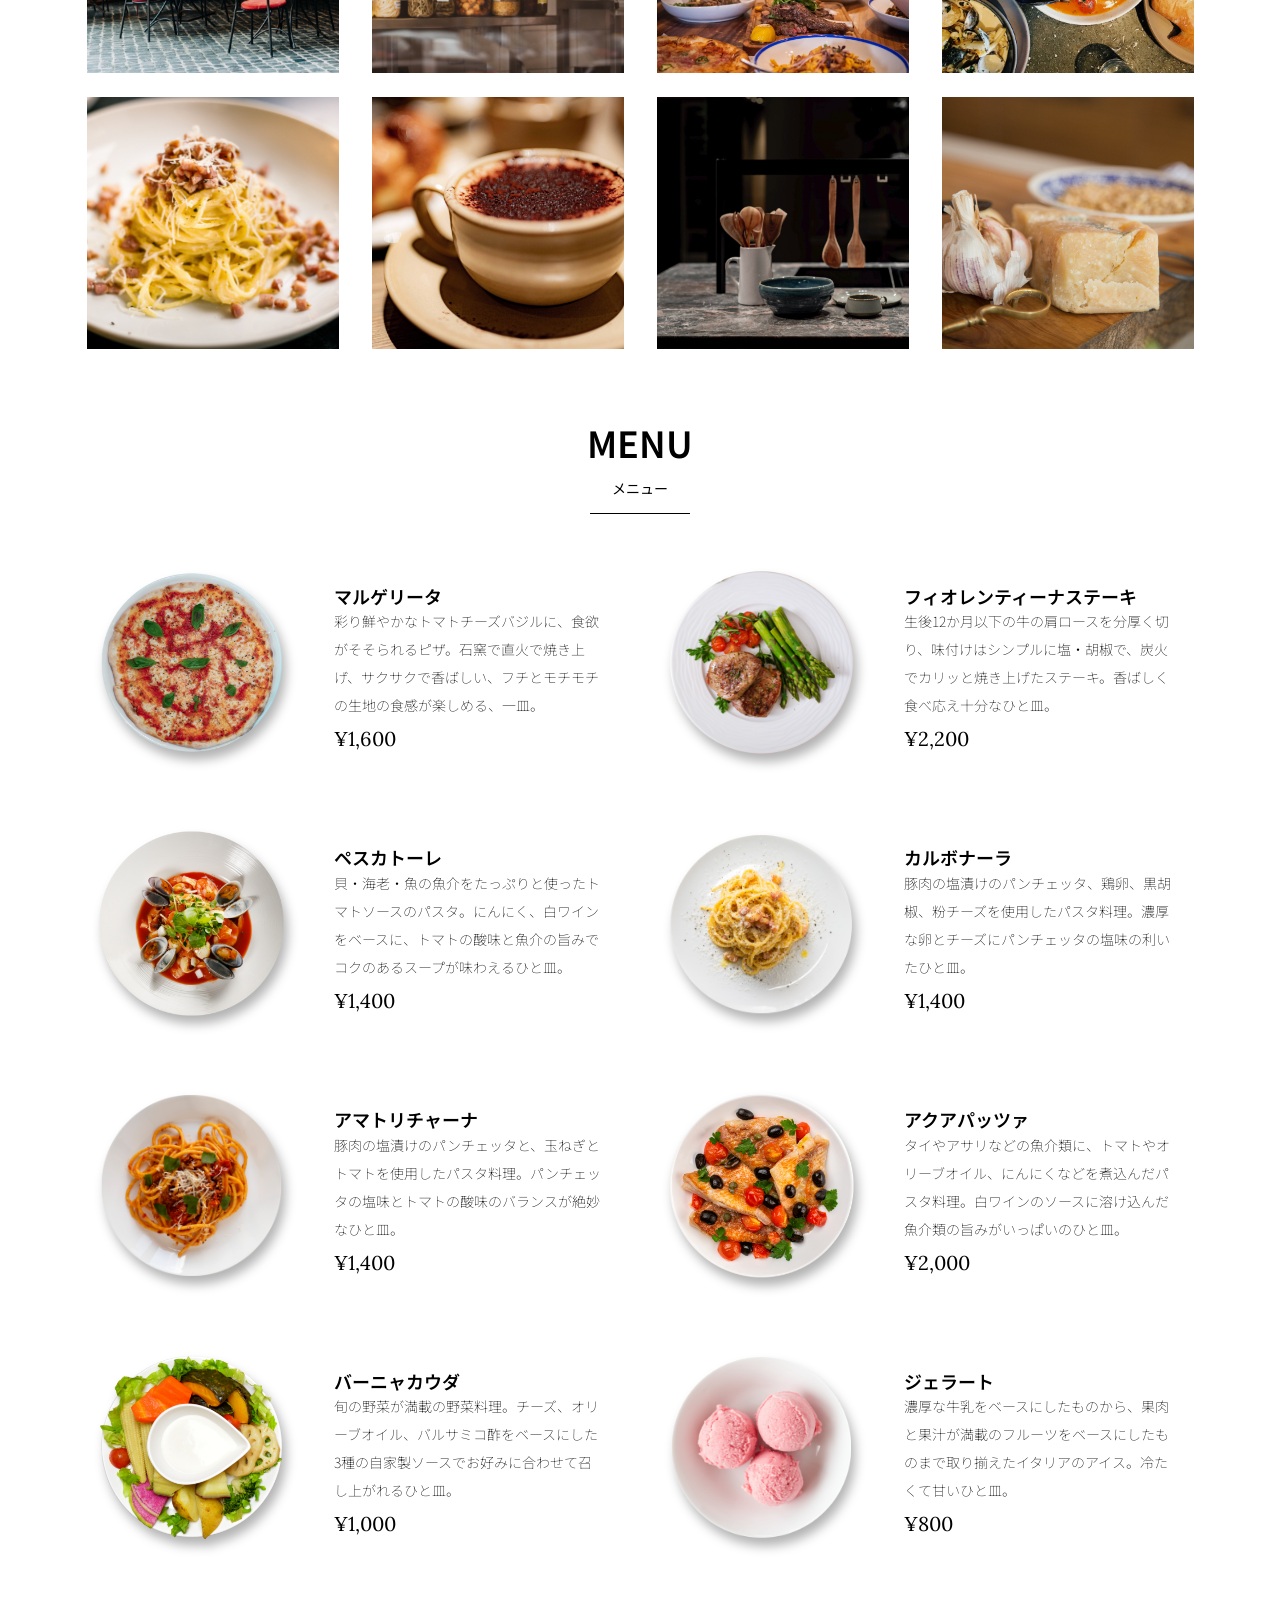
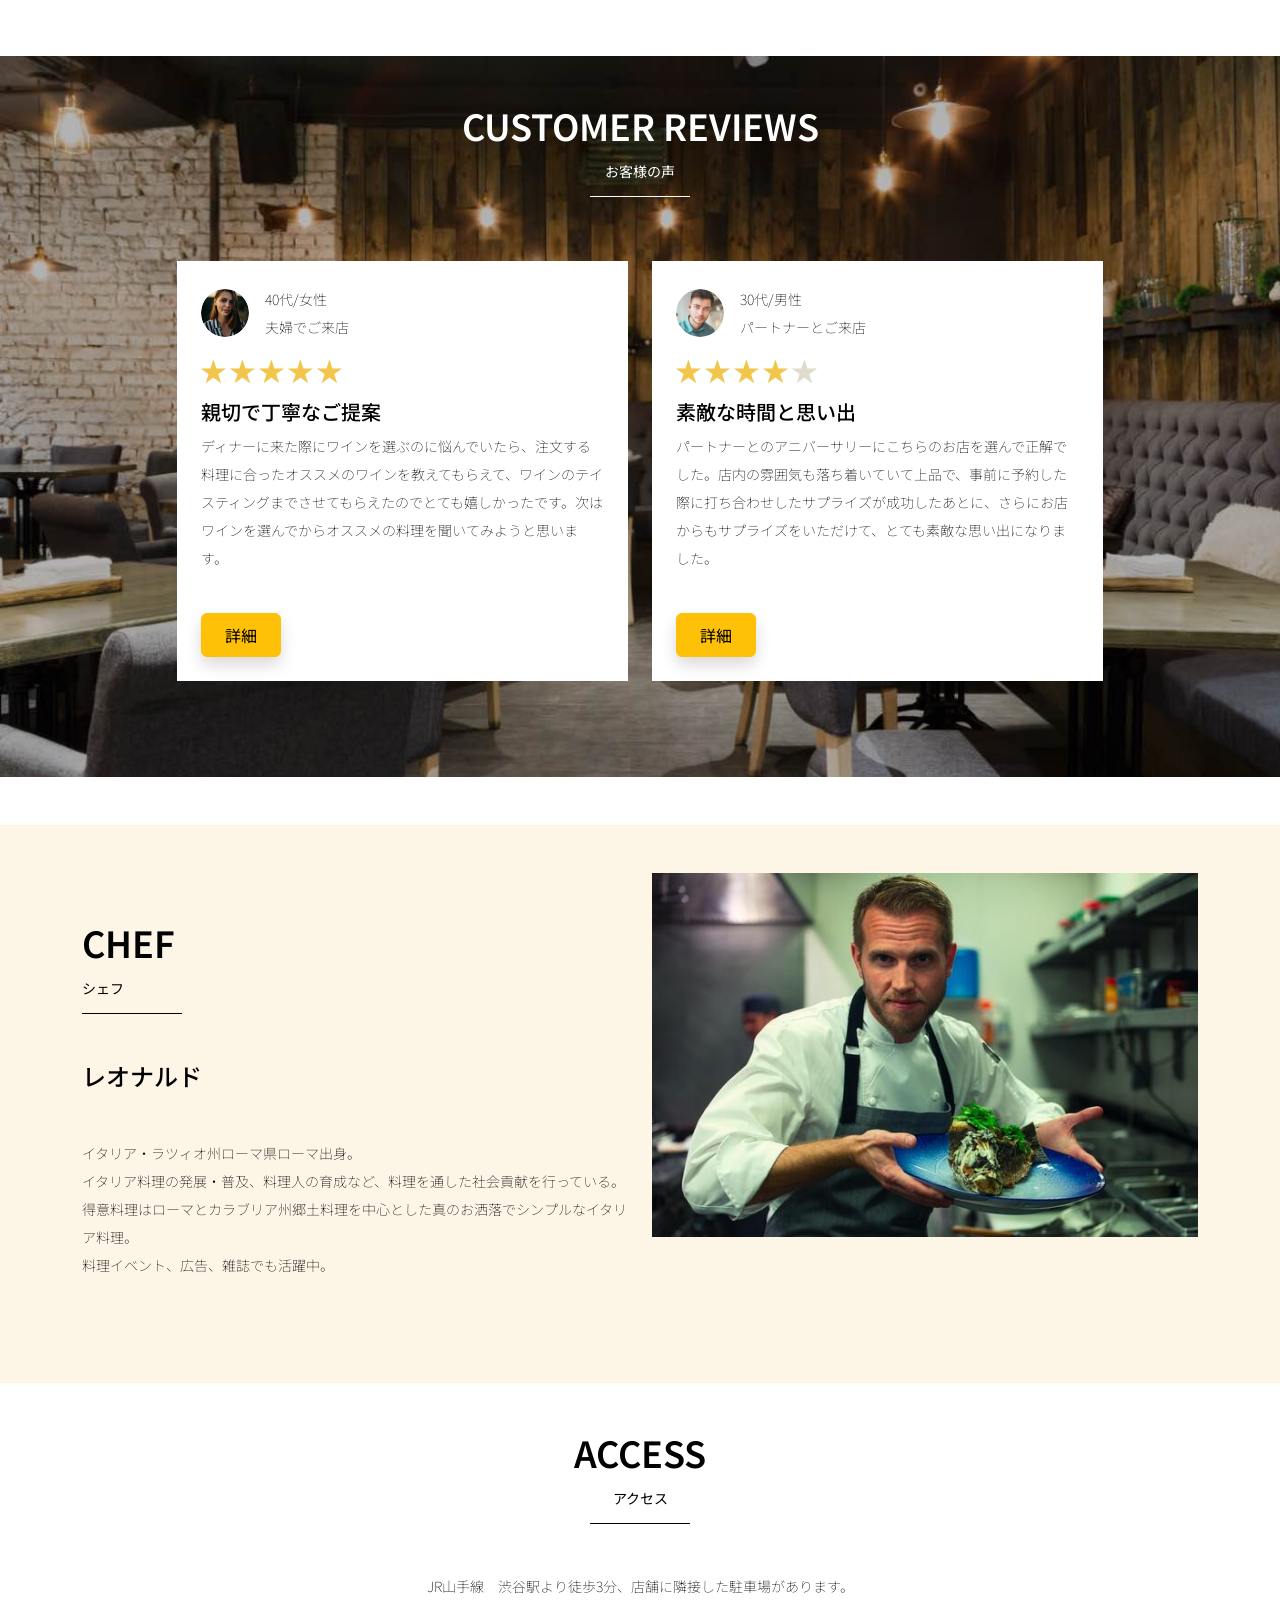
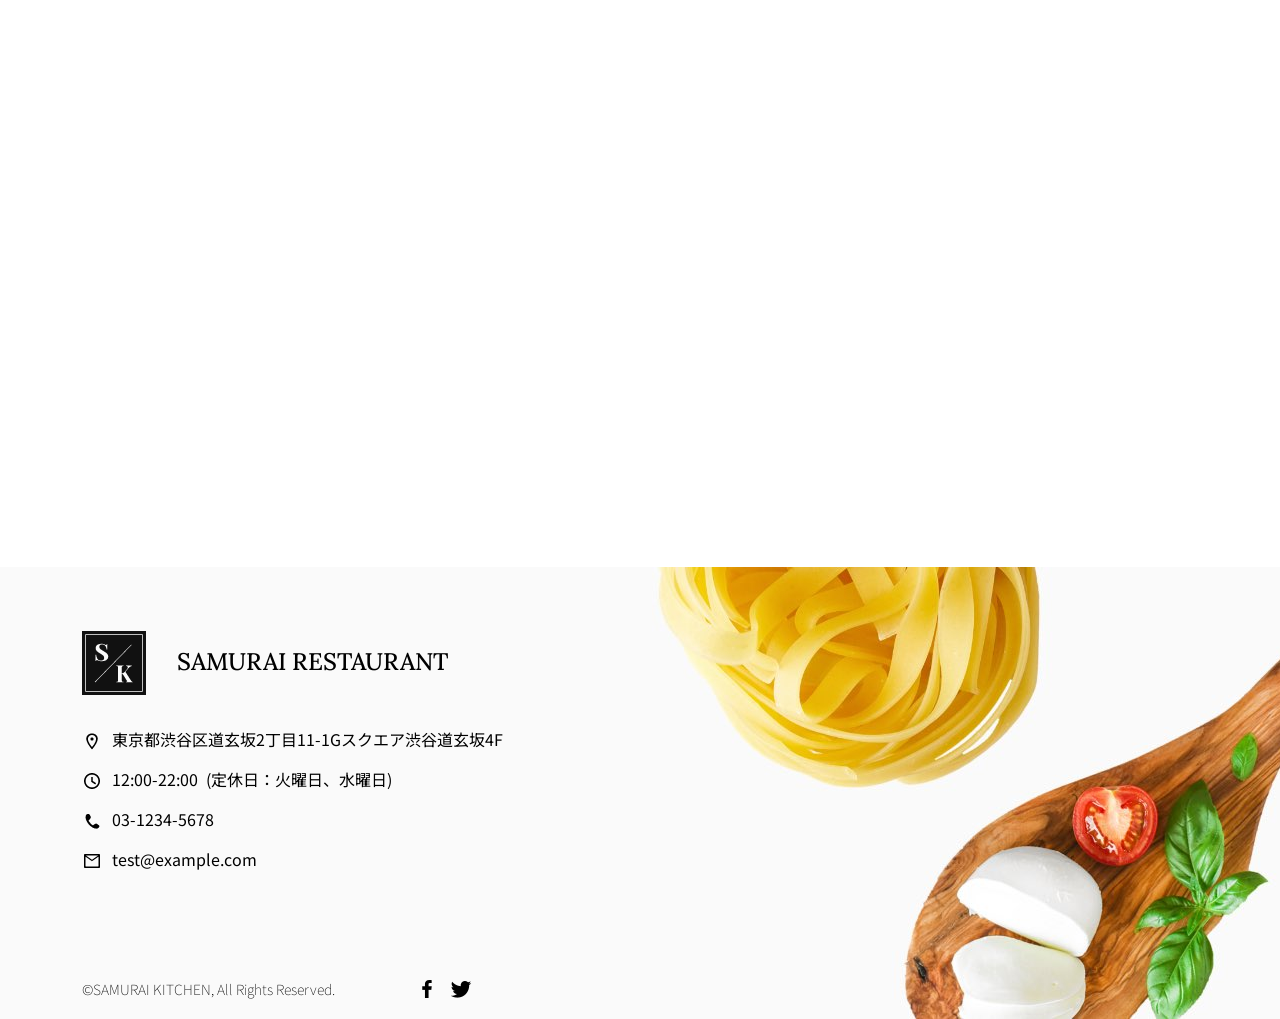
==== commit e7391a2e: "Add files via upload" ====
--- a/kadai_015/index.html
+++ b/kadai_015/index.html
@@ -72,11 +72,11 @@
             </li>
 
             <li class="nav-item px-2">
+              <a class="nav-link my_nav_link my-2" href="#review">CUSTOMER REVIEWS</a>
+            </li>
+
+            <li class="nav-item px-2">
               <a class="nav-link my_nav_link my-2" href="#chef">CHEF</a>
-            </li>
-
-            <li class="nav-item px-2">
-              <a class="nav-link my_nav_link my-2" href="#review">CUSTOMER REVIEWS</a>
             </li>
 
             <li class="nav-item px-2">
@@ -403,6 +403,97 @@
       </div>
     </section>
     <!-- ************************************************ メニューセクション終了 -->
+
+    <!-- ************************************************ レビューセクション開始 -->
+    <section id="review">
+      <!-- review_wrapper で背景画像を設定します -->
+      <div class="review_wrapper">
+
+        <!-- container部分 -->
+        <div class="container py-5 mb-5">
+
+          <!-- 中央揃えでタイトルを表示 -->
+          <div class="text-center mb-5">
+            <h2 class="section_title review text-center text-white">CUSTOMER REVIEWS</h2>
+          </div>
+
+          <!-- row部分：左右のカラムを中央揃え -->
+          <div class="row pb-5 justify-content-center">
+
+            <!-- 左側カラム -->
+            <div class="col-12 col-lg-5 mt-3">
+
+              <!-- 背景を白色に設定 -->
+              <div class="bg-white h_420">
+
+                <!-- 内側にパディング4 -->
+                <div class="p-4">
+
+                  <!-- 顔写真と年齢などのテキストはd-flexで横並びにする　中央揃え -->
+                  <div class="d-flex align-items-center">
+                    <!-- お客様の画像を配置 -->
+                    <img src="img/customer-woman.png" class="reviewer_img" alt="サンプル画像">
+                    <div>
+                      <!-- お客様情報のテキスト -->
+                      <p class="my-0">40代/女性</p>
+                      <p class="my-0">夫婦でご来店</p>
+                    </div>
+                  </div>
+
+                  <div class="my-3">
+                    <!-- 星の画像を表示 -->
+                    <!-- star_img クラスで画像サイズを変更 -->
+                    <img src="img/star-point.png" class="star_img" alt="star">
+                    <img src="img/star-point.png" class="star_img" alt="star">
+                    <img src="img/star-point.png" class="star_img" alt="star">
+                    <img src="img/star-point.png" class="star_img" alt="star">
+                    <img src="img/star-point.png" class="star_img" alt="star">
+                  </div>
+
+                  <!-- レビュータイトル -->
+                  <h5>親切で丁寧なご提案</h5>
+                  <!-- レビュー内容 -->
+                  <p>
+                    ディナーに来た際にワインを選ぶのに悩んでいたら、注文する料理に合ったオススメのワインを教えてもらえて、ワインのテイスティングまでさせてもらえたのでとても嬉しかったです。次はワインを選んでからオススメの料理を聞いてみようと思います。
+                  </p>
+
+                  <!-- 黄色のボタンを配置 -->
+                  <button type="button" class="btn btn-warning shadow fix_bottom">詳細</button>
+                </div>
+              </div>
+            </div>
+
+            <!-- 右側カラム：左側カラムと内容が同じなので説明は省略 -->
+            <div class="col-12 col-lg-5 mt-3">
+              <div class="bg-white h_420">
+                <div class="p-4">
+                  <div class="d-flex align-items-center">
+                    <img src="img/customer-man.png" class="reviewer_img" alt="サンプル画像">
+                    <div>
+                      <p class="my-0">30代/男性</p>
+                      <p class="my-0">パートナーとご来店</p>
+                    </div>
+                  </div>
+                  <div class="my-3">
+                    <img src="img/star-point.png" class="star_img" alt="star">
+                    <img src="img/star-point.png" class="star_img" alt="star">
+                    <img src="img/star-point.png" class="star_img" alt="star">
+                    <img src="img/star-point.png" class="star_img" alt="star">
+                    <img src="img/star-no-point.png" class="star_img" alt="no-star">
+                  </div>
+                  <h5>素敵な時間と思い出</h5>
+                  <p>
+                    パートナーとのアニバーサリーにこちらのお店を選んで正解でした。店内の雰囲気も落ち着いていて上品で、事前に予約した際に打ち合わせしたサプライズが成功したあとに、さらにお店からもサプライズをいただけて、とても素敵な思い出になりました。
+                  </p>
+                  <button type="button" class="btn btn-warning shadow fix_bottom">詳細</button>
+                </div>
+              </div>
+            </div>
+          </div>
+        </div>
+      </div>
+    </section>
+    <!-- ************************************************ レビューセクション終了 -->
 
     <!-- ************************************************ シェフセクション開始 -->
     <section class="chef_us_bg" id="chef">
@@ -446,98 +537,7 @@
       </div>
     </section>
     <!-- ************************************************ シェフセクション終了 -->
-
-    <!-- ************************************************ レビューセクション開始 -->
-    <section id="review">
-      <!-- review_wrapper で背景画像を設定します -->
-      <div class="review_wrapper">
-
-        <!-- container部分 -->
-        <div class="container py-5 mb-5">
-
-          <!-- 中央揃えでタイトルを表示 -->
-          <div class="text-center mb-5">
-            <h2 class="section_title review text-center text-white">CUSTOMER REVIEWS</h2>
-          </div>
-
-          <!-- row部分：左右のカラムを中央揃え -->
-          <div class="row pb-5 justify-content-center">
-
-            <!-- 左側カラム -->
-            <div class="col-12 col-lg-5 mt-3">
-
-              <!-- 背景を白色に設定 -->
-              <div class="bg-white h_420">
-
-                <!-- 内側にパディング4 -->
-                <div class="p-4">
-
-                  <!-- 顔写真と年齢などのテキストはd-flexで横並びにする　中央揃え -->
-                  <div class="d-flex align-items-center">
-                    <!-- お客様の画像を配置 -->
-                    <img src="img/customer-woman.png" class="reviewer_img" alt="サンプル画像">
-                    <div>
-                      <!-- お客様情報のテキスト -->
-                      <p class="my-0">40代/女性</p>
-                      <p class="my-0">夫婦でご来店</p>
-                    </div>
-                  </div>
-
-                  <div class="my-3">
-                    <!-- 星の画像を表示 -->
-                    <!-- star_img クラスで画像サイズを変更 -->
-                    <img src="img/star-point.png" class="star_img" alt="star">
-                    <img src="img/star-point.png" class="star_img" alt="star">
-                    <img src="img/star-point.png" class="star_img" alt="star">
-                    <img src="img/star-point.png" class="star_img" alt="star">
-                    <img src="img/star-point.png" class="star_img" alt="star">
-                  </div>
-
-                  <!-- レビュータイトル -->
-                  <h5>親切で丁寧なご提案</h5>
-                  <!-- レビュー内容 -->
-                  <p>
-                    ディナーに来た際にワインを選ぶのに悩んでいたら、注文する料理に合ったオススメのワインを教えてもらえて、ワインのテイスティングまでさせてもらえたのでとても嬉しかったです。次はワインを選んでからオススメの料理を聞いてみようと思います。
-                  </p>
-
-                  <!-- 黄色のボタンを配置 -->
-                  <button type="button" class="btn btn-warning shadow fix_bottom">詳細</button>
-                </div>
-              </div>
-            </div>
-
-            <!-- 右側カラム：左側カラムと内容が同じなので説明は省略 -->
-            <div class="col-12 col-lg-5 mt-3">
-              <div class="bg-white h_420">
-                <div class="p-4">
-                  <div class="d-flex align-items-center">
-                    <img src="img/customer-man.png" class="reviewer_img" alt="サンプル画像">
-                    <div>
-                      <p class="my-0">30代/男性</p>
-                      <p class="my-0">パートナーとご来店</p>
-                    </div>
-                  </div>
-                  <div class="my-3">
-                    <img src="img/star-point.png" class="star_img" alt="star">
-                    <img src="img/star-point.png" class="star_img" alt="star">
-                    <img src="img/star-point.png" class="star_img" alt="star">
-                    <img src="img/star-point.png" class="star_img" alt="star">
-                    <img src="img/star-no-point.png" class="star_img" alt="no-star">
-                  </div>
-                  <h5>素敵な時間と思い出</h5>
-                  <p>
-                    パートナーとのアニバーサリーにこちらのお店を選んで正解でした。店内の雰囲気も落ち着いていて上品で、事前に予約した際に打ち合わせしたサプライズが成功したあとに、さらにお店からもサプライズをいただけて、とても素敵な思い出になりました。
-                  </p>
-                  <button type="button" class="btn btn-warning shadow fix_bottom">詳細</button>
-                </div>
-              </div>
-            </div>
-          </div>
-        </div>
-      </div>
-    </section>
-    <!-- ************************************************ レビューセクション終了 -->
-
+     
     <!-- ************************************************ アクセスセクション開始 -->
     <section id="access">
       <div class="container">
--- a/kadai_015/stylesheet/style.css
+++ b/kadai_015/stylesheet/style.css
@@ -306,7 +306,7 @@
 }
 
 /* restaurant_info直下の子要素imgタグ全てに適用される */
-.restaurant_info　img {
+.restaurant_info img {
   width: 20px;
   height: 20px;
   margin-right: 10px;
